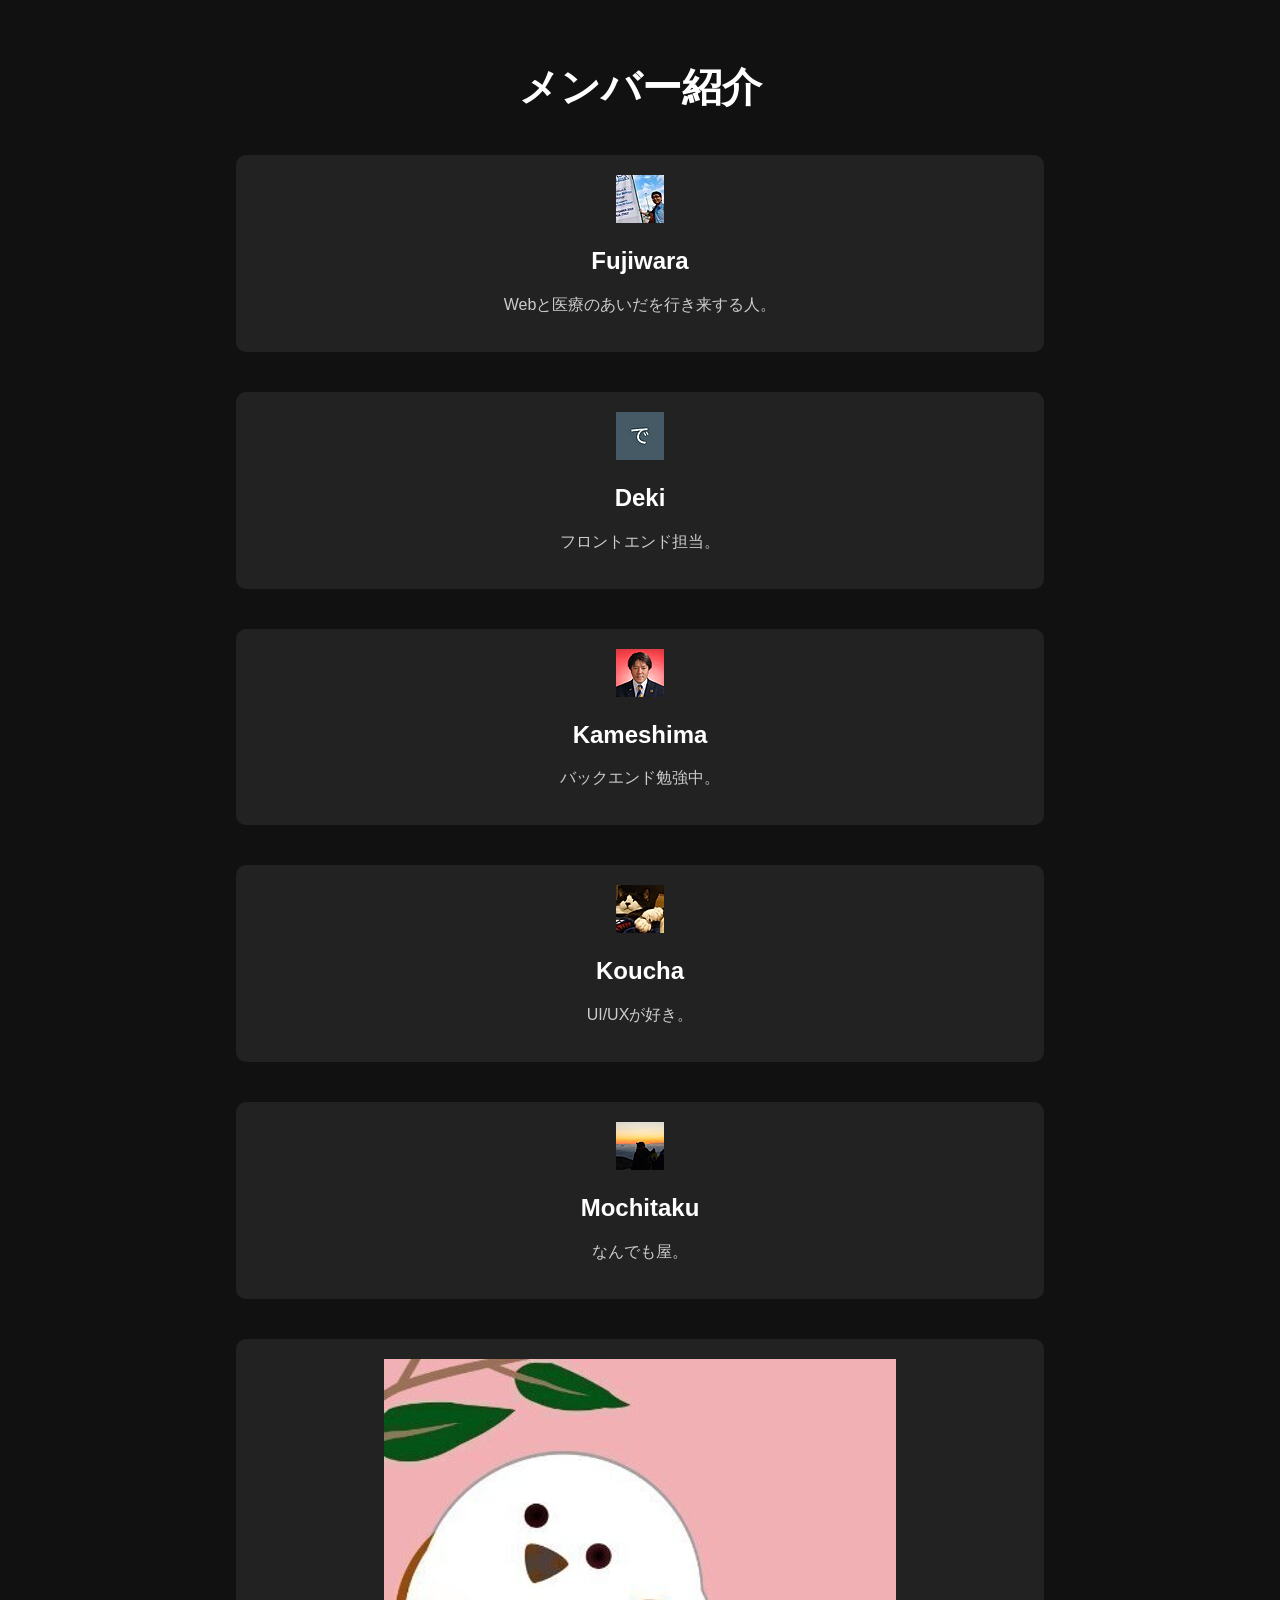
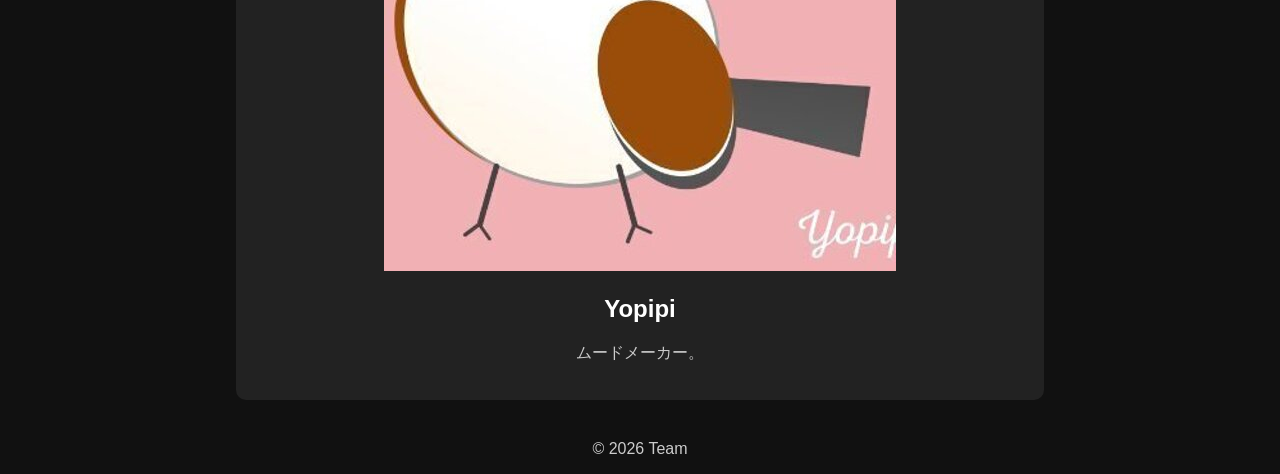
==== member.html @ e1cb4b23 "メンバーのページ" ====
<!DOCTYPE html>
<html lang="ja">
<head>
  <meta charset="UTF-8">
  <title>Members | Team Website</title>
  <link rel="stylesheet" href="style.css">
</head>
<body>
  <header>
    <h1>メンバー紹介</h1>
  </header>

  <main class="members">
    <div class="member">
      <img src="images/fujiwara.jpg" alt="Fujiwara">
      <h2>Fujiwara</h2>
      <p>Webと医療のあいだを行き来する人。</p>
    </div>

    <div class="member">
      <img src="images/deki.png" alt="Deki">
      <h2>Deki</h2>
      <p>フロントエンド担当。</p>
    </div>

    <div class="member">
      <img src="images/kameshima.jpg" alt="Kameshima">
      <h2>Kameshima</h2>
      <p>バックエンド勉強中。</p>
    </div>

    <div class="member">
      <img src="images/koucha.jpg" alt="Koucha">
      <h2>Koucha</h2>
      <p>UI/UXが好き。</p>
    </div>

    <div class="member">
      <img src="images/mochitaku.png" alt="Mochitaku">
      <h2>Mochitaku</h2>
      <p>なんでも屋。</p>
    </div>

    <div class="member">
      <img src="images/yopipi.jpg" alt="Yopipi">
      <h2>Yopipi</h2>
      <p>ムードメーカー。</p>
    </div>
  </main>

  <footer>
    <p>© 2026 Team</p>
  </footer>
</body>
</html>
---- style.css ----
body {
  font-family: sans-serif;
  margin: 0;
  background-color: #111;
  color: white;
  text-align: center;
}

h1 {
  margin-top: 60px;
  font-size: 40px;
}

p {
  color: #ccc;
}

a {
  color: #4da6ff;
  font-weight: bold;
}

div {
  background: #222;
  padding: 20px;
  margin: 40px auto;
  width: 60%;
  border-radius: 10px;
}
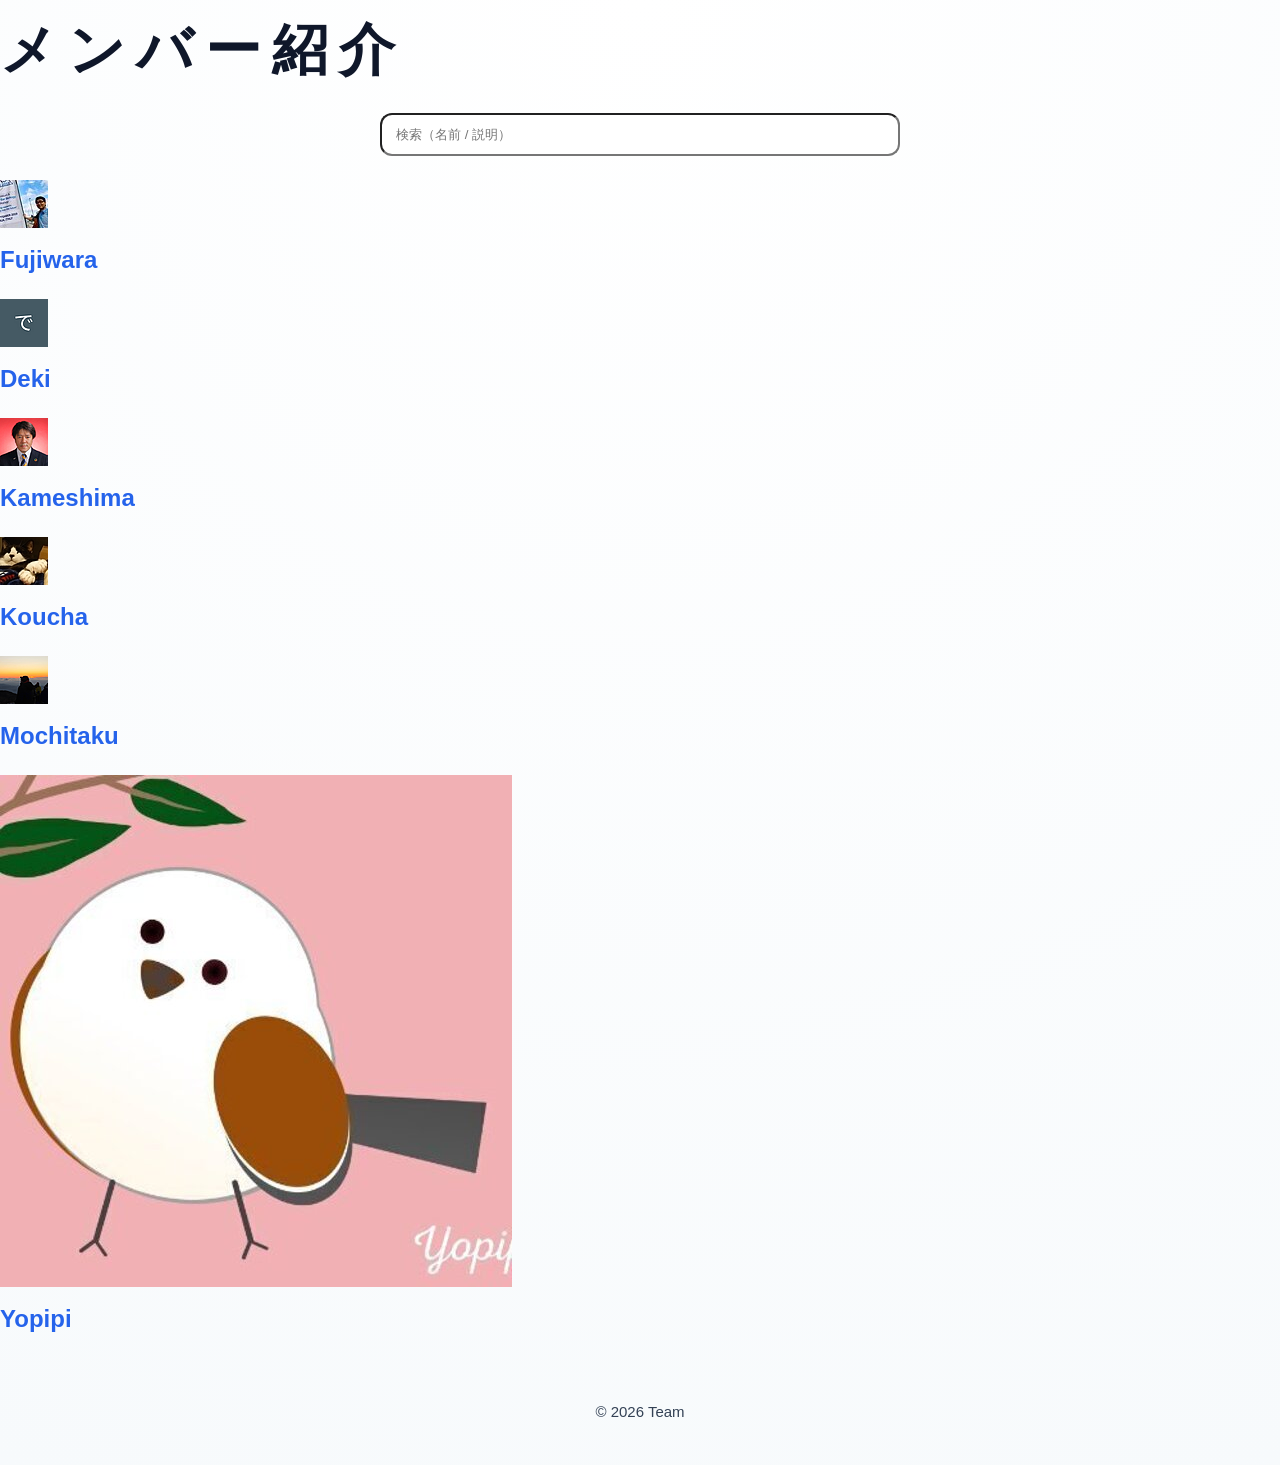
==== commit 405dfda8: "member.htmlのjs追加" ====
--- a/member.html
+++ b/member.html
@@ -51,5 +51,6 @@
   <footer>
     <p>© 2026 Team</p>
   </footer>
+    <script src="js/script.js" defer></script>
 </body>
 </html>
--- a/style.css
+++ b/style.css
@@ -1,29 +1,328 @@
+/* =========================
+   Theme Variables
+========================= */
+:root {
+  --bg-main: #05070f;
+  --bg-card: rgba(255, 255, 255, 0.05);
+  --accent: #38bdf8;
+  --accent-glow: rgba(56, 189, 248, 0.6);
+  --text-main: #e5e7eb;
+  --text-sub: #94a3b8;
+}
+
+/* =========================
+   Reset
+========================= */
+* {
+  margin: 0;
+  padding: 0;
+  box-sizing: border-box;
+}
+
+/* =========================
+   Base
+========================= */
 body {
-  font-family: sans-serif;
-  margin: 0;
-  background-color: #111;
-  color: white;
+  font-family: "Inter", "Helvetica Neue", Arial, sans-serif;
+  background: radial-gradient(circle at top, #0f172a, var(--bg-main));
+  color: var(--text-main);
+  line-height: 1.8;
+  overflow-x: hidden;
+  position: relative;
+}
+
+/* デジタルノイズ */
+body::after {
+  content: "";
+  position: fixed;
+  inset: 0;
+  background-image:
+    repeating-linear-gradient(
+      0deg,
+      rgba(255,255,255,0.02),
+      rgba(255,255,255,0.02) 1px,
+      transparent 1px,
+      transparent 3px
+    );
+  opacity: 0.15;
+  pointer-events: none;
+  z-index: 1;
+}
+
+/* =========================
+   Typography
+========================= */
+h1 {
+  font-size: 56px;
+  letter-spacing: 0.2em;
+  margin-bottom: 12px;
+}
+
+h2 {
+  font-size: 24px;
+  margin-bottom: 18px;
+  color: var(--accent);
+}
+
+p,
+li {
+  font-size: 15px;
+  color: var(--text-sub);
+}
+
+/* =========================
+   Hero
+========================= */
+.hero {
+  position: relative;
+  padding: 120px 20px 100px;
   text-align: center;
-}
-
-h1 {
-  margin-top: 60px;
-  font-size: 40px;
-}
-
-p {
-  color: #ccc;
-}
-
+  z-index: 2;
+}
+
+.hero::before {
+  content: "";
+  position: absolute;
+  inset: 0;
+  background: radial-gradient(
+    circle at center,
+    var(--accent-glow),
+    transparent 70%
+  );
+  opacity: 0.25;
+  pointer-events: none;
+}
+
+.hero h1 {
+  background: linear-gradient(
+    90deg,
+    #7dd3fc,
+    #38bdf8,
+    #0ea5e9
+  );
+  -webkit-background-clip: text;
+  -webkit-text-fill-color: transparent;
+  animation: digital-flicker 4s infinite;
+}
+
+.subtitle {
+  font-size: 14px;
+  letter-spacing: 0.15em;
+  color: var(--text-sub);
+}
+
+/* タイトルの微フリッカー */
+@keyframes digital-flicker {
+  0%, 100% { opacity: 1; }
+  50% { opacity: 0.92; }
+}
+
+/* =========================
+   Layout
+========================= */
+.container {
+  max-width: 1000px;
+  margin: 0 auto;
+  padding: 40px 20px 80px;
+  position: relative;
+  z-index: 2;
+}
+
+/* =========================
+   Card（メインUI）
+========================= */
+.card {
+  position: relative;
+  background: var(--bg-card);
+  backdrop-filter: blur(12px);
+  border-radius: 20px;
+  padding: 36px;
+  margin-bottom: 40px;
+  border: 1px solid rgba(255, 255, 255, 0.08);
+  box-shadow: 0 30px 80px rgba(0, 0, 0, 0.8);
+  transition:
+    transform 0.4s ease,
+    box-shadow 0.4s ease,
+    border 0.4s ease;
+  animation: fade-up 0.8s ease both;
+}
+
+.card::before {
+  content: "";
+  position: absolute;
+  inset: -1px;
+  border-radius: inherit;
+  background: linear-gradient(
+    90deg,
+    transparent,
+    rgba(56,189,248,0.5),
+    transparent
+  );
+  opacity: 0;
+  transition: opacity 0.4s ease;
+  pointer-events: none;
+}
+
+.card::after {
+  content: "";
+  position: absolute;
+  inset: 0;
+  border-radius: inherit;
+  background: linear-gradient(
+    120deg,
+    transparent,
+    rgba(56, 189, 248, 0.3),
+    transparent
+  );
+  opacity: 0;
+  transition: opacity 0.4s ease;
+  pointer-events: none;
+}
+
+.card:hover {
+  transform: translateY(-10px) scale(1.01);
+  box-shadow: 0 50px 120px rgba(0, 0, 0, 0.95);
+  border: 1px solid rgba(56, 189, 248, 0.4);
+}
+
+.card:hover::before,
+.card:hover::after {
+  opacity: 1;
+}
+
+.card ul {
+  padding-left: 20px;
+}
+
+/* 見出しアクセントライン */
+.card h2::after {
+  content: "";
+  display: block;
+  width: 40px;
+  height: 2px;
+  margin-top: 10px;
+  background: linear-gradient(
+    90deg,
+    var(--accent),
+    transparent
+  );
+}
+
+/* =========================
+   Fade Animation
+========================= */
+@keyframes fade-up {
+  from {
+    opacity: 0;
+    transform: translateY(20px);
+  }
+  to {
+    opacity: 1;
+    transform: translateY(0);
+  }
+}
+
+.card:nth-of-type(2) { animation-delay: 0.15s; }
+.card:nth-of-type(3) { animation-delay: 0.3s; }
+
+/* =========================
+   Links
+========================= */
 a {
-  color: #4da6ff;
-  font-weight: bold;
-}
-
-div {
-  background: #222;
-  padding: 20px;
-  margin: 40px auto;
-  width: 60%;
-  border-radius: 10px;
-}
+  color: var(--accent);
+  text-decoration: none;
+  position: relative;
+}
+
+a::after {
+  content: "";
+  position: absolute;
+  left: 0;
+  bottom: -3px;
+  width: 100%;
+  height: 1px;
+  background: var(--accent);
+  transform: scaleX(0);
+  transform-origin: right;
+  transition: transform 0.3s ease;
+}
+
+a:hover::after {
+  transform: scaleX(1);
+  transform-origin: left;
+}
+
+/* =========================
+   Footer
+========================= */
+footer {
+  text-align: center;
+  padding: 40px 0;
+  font-size: 12px;
+  color: #64748b;
+  position: relative;
+  z-index: 2;
+}
+
+/* =========================
+   Responsive
+========================= */
+@media (max-width: 768px) {
+  h1 {
+    font-size: 36px;
+    letter-spacing: 0.1em;
+  }
+
+  .hero {
+    padding: 80px 20px 60px;
+  }
+
+  .card {
+    padding: 26px;
+  }
+}
+/* =========================
+   Light Mode (CSS only)
+   OS/ブラウザ設定が「ライト」のとき自動で切り替え
+========================= */
+@media (prefers-color-scheme: light) {
+  :root {
+    --bg-main: #f7fafc;
+    --bg-card: rgba(255, 255, 255, 0.9);
+    --accent: #2563eb;
+    --accent-glow: rgba(37, 99, 235, 0.25);
+    --text-main: #0f172a;
+    --text-sub: #334155;
+  }
+
+  body {
+    background: radial-gradient(circle at top, #ffffff, var(--bg-main));
+    color: var(--text-main);
+  }
+
+  /* ノイズはライトでは弱めに（やりすぎ防止） */
+  body::after {
+    opacity: 0.06;
+  }
+
+  /* カード：白ベース + 影を軽く */
+  .card {
+    border: 1px solid rgba(15, 23, 42, 0.08);
+    box-shadow: 0 20px 50px rgba(2, 6, 23, 0.08);
+  }
+
+  .card:hover {
+    box-shadow: 0 30px 80px rgba(2, 6, 23, 0.12);
+    border: 1px solid rgba(37, 99, 235, 0.25);
+  }
+
+  /* Heroの光：ライトは控えめ */
+  .hero::before {
+    opacity: 0.18;
+  }
+
+  /* フッターの文字色 */
+  footer {
+    color: #64748b;
+  }
+}
